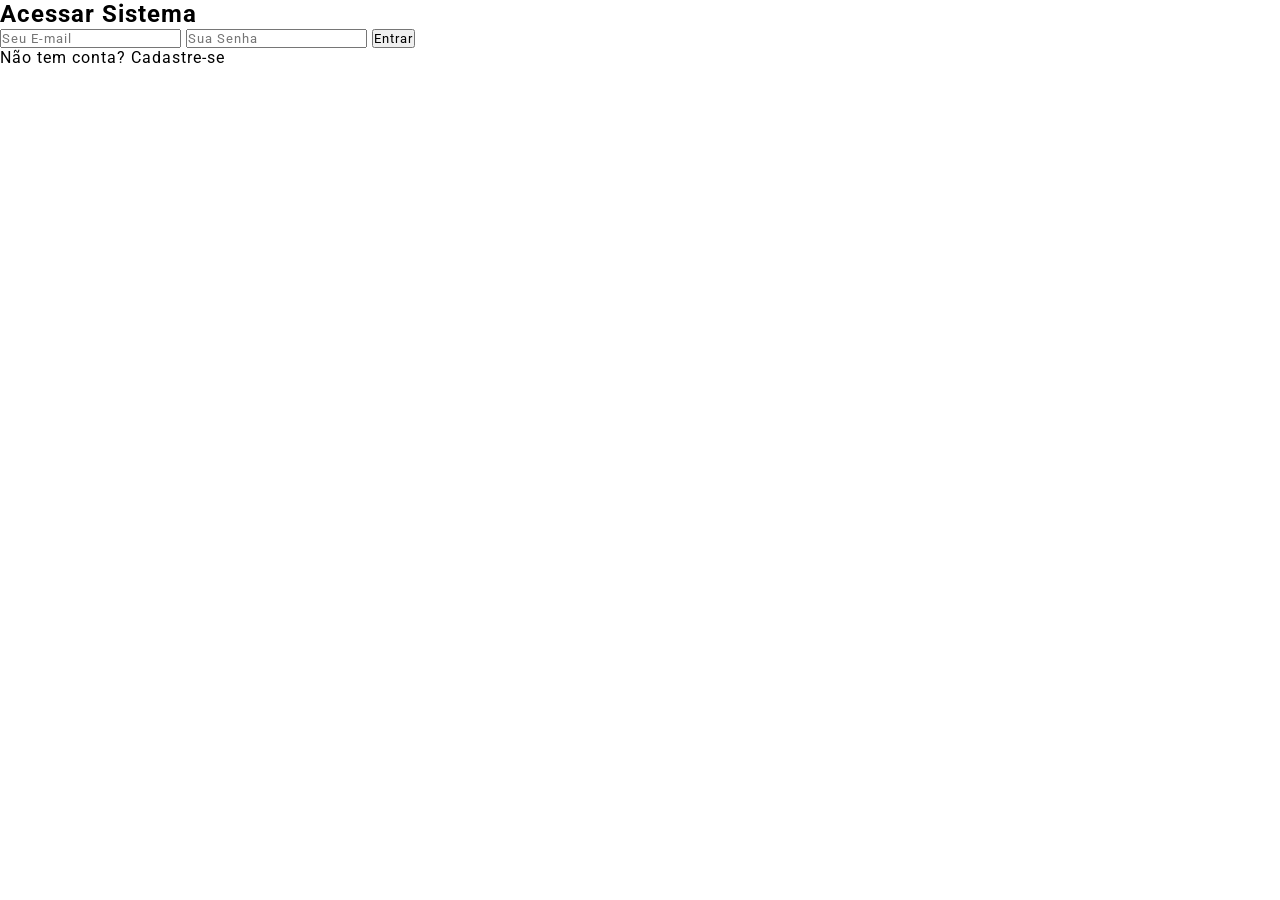
==== 3-configs-do-front-na-nuvem/login.html @ 71485107 "alteração 53" ====
<!DOCTYPE html>
<html lang="pt-BR">
<head>
    <meta charset="UTF-8">
    <link rel="stylesheet" href="login.css">
    <title>login</title>

</head>
<body>

    <div class="container">
        <h2 id="form-title">Acessar Sistema</h2>

        <div id="register-fields" style="display: none;">
            <input type="text" id="nome" placeholder="Nome Completo">
        </div>
        <input type="email" id="email" placeholder="Seu E-mail">
        <input type="password" id="senha" placeholder="Sua Senha">

        <button id="btn-submit" onclick="executarAcao()">Entrar</button>

        <div class="toggle-link" id="toggle-auth" onclick="alternarModo()">
            Não tem conta? <span>Cadastre-se</span>
        </div>
    </div>

    <script>
        let modoLogin = true;
        // URL da API Central na Cloudflare
        const API_BASE_URL = "https://api.quiviu.com.br";

        function alternarModo() {
            modoLogin = !modoLogin;
            document.getElementById("form-title").innerText = modoLogin ? "Acessar Sistema" : "Criar Nova Conta";
            document.getElementById("register-fields").style.display = modoLogin ? "none" : "block";
            document.getElementById("btn-submit").innerText = modoLogin ? "Entrar" : "Cadastrar";
            document.getElementById("toggle-auth").innerHTML = modoLogin ? "Não tem conta? <span>Cadastre-se</span>" : "Já tem conta? <span>Faça Login</span>";
        }

        async function executarAcao() {
            const email = document.getElementById("email").value;
            const senha = document.getElementById("senha").value;
            const nome = document.getElementById("nome").value;

            if (!email || !senha || (!modoLogin && !nome)) {
                alert("Preencha todos os campos.");
                return;
            }

            const rota = modoLogin ? "/api/login" : "/api/registrar";
            const payload = modoLogin ? { email, senha } : { nome, email, senha };

            try {
                // Rota alterada para buscar da URL cheia do subdomínio da API
                const response = await fetch(`${API_BASE_URL}${rota}`, {
                    method: "POST",
                    headers: { "Content-Type": "application/json" },
                    body: JSON.stringify(payload)
                });
                const dados = await response.json();

                if (!response.ok) throw new Error(dados.error || "Erro na requisição");

                if (modoLogin) {
                    localStorage.setItem("userToken", dados.token);
                    localStorage.setItem("userName", dados.user.nome);
                    window.location.href = "index.html";
                } else {
                    alert("Cadastro realizado com sucesso! Faça o login.");
                    alternarModo();
                }
            } catch (erro) {
                alert(erro.message);
            }
        }
    </script>
</body>
</html>
---- 3-configs-do-front-na-nuvem/login.css ----
@import url('https://fonts.googleapis.com/css2?family=Roboto:ital,wght@0,100..900;1,100..900&display=swap');

* {
    margin: 0;
    padding: 0;
    box-sizing: border-box;
    letter-spacing: 1px;
    font-family: "Roboto", sans-serif;

}

:root {

    --corPrincipal: #b2f11d;
    --corSecundaria: #23e664;
}

@media (max-width: 768px) {

    body {
        font-family: Arial, sans-serif;
        background: #ffffff;
        display: flex;
        justify-content: center;
        align-items: center;
        height: 100vh;
        padding: 10px;
    }

    .container {
        background: #f7f7f7;
        padding: 30px;
        border-radius: 8px;
        width: 100%;
    }

    h2 {
        text-align: center;
        margin-bottom: 20px;
        color: #00ff88;
    }

    input {
        width: 100%;
        padding: 10px;
        margin: 10px 0;
        border: none;
        background: #ffffff;
        outline-color: var(--corPrincipal);
        border-radius: 4px;
        box-sizing: border-box;
    }

    button {
        width: 100%;
        padding: 10px;
        background-color: var(--corSecundaria);
        border: solid 1px #b2f11d;
        color: #ffffff;
        font-weight: bold;
        font-size: 16px;
        border-radius: 4px;
        cursor: pointer;
    }

    button:hover {
        background: #00cc6e;
    }

    .toggle-link {
        text-align: center;
        margin-top: 15px;
        font-size: 14px;
        color: #aaa;
        cursor: pointer;
    }

    .toggle-link span {
        color: #ffffff;
        background-color: var(--corSecundaria);
        padding: 10px;
        border-radius: 5px;
    }
}
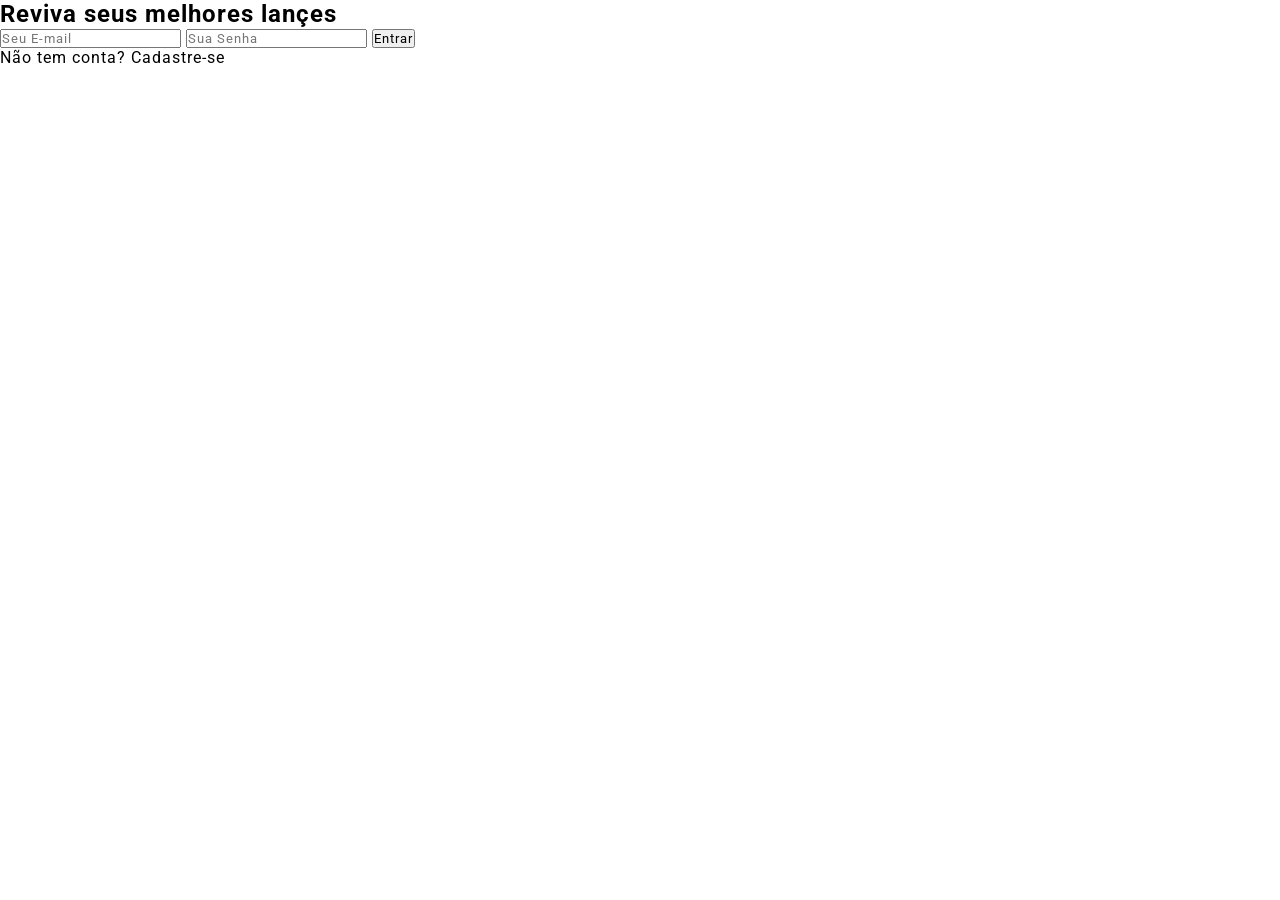
==== commit e99ad14e: "alteração 54" ====
--- a/3-configs-do-front-na-nuvem/login.html
+++ b/3-configs-do-front-na-nuvem/login.html
@@ -2,14 +2,15 @@
 <html lang="pt-BR">
 <head>
     <meta charset="UTF-8">
-    <link rel="stylesheet" href="login.css">
+    <meta name="viewport" content="width=device-width, initial-scale=1.0, maximum-scale=1.0, user-scalable=no">
+    <link rel="stylesheet" href="login.css" />
     <title>login</title>
 
 </head>
 <body>
 
     <div class="container">
-        <h2 id="form-title">Acessar Sistema</h2>
+        <h2 id="form-title">Reviva seus melhores lançes</h2>
 
         <div id="register-fields" style="display: none;">
             <input type="text" id="nome" placeholder="Nome Completo">
--- a/3-configs-do-front-na-nuvem/login.css
+++ b/3-configs-do-front-na-nuvem/login.css
@@ -15,15 +15,16 @@
     --corSecundaria: #23e664;
 }
 
+
 @media (max-width: 768px) {
 
     body {
-        font-family: Arial, sans-serif;
         background: #ffffff;
         display: flex;
         justify-content: center;
         align-items: center;
         height: 100vh;
+        width: 100%;
         padding: 10px;
     }
 
@@ -37,7 +38,7 @@
     h2 {
         text-align: center;
         margin-bottom: 20px;
-        color: #00ff88;
+        color: #000000;
     }
 
     input {
@@ -49,6 +50,15 @@
         outline-color: var(--corPrincipal);
         border-radius: 4px;
         box-sizing: border-box;
+        font-size: 13px;
+        font-weight: 600;
+    }
+
+    input::placeholder {
+        color: #adadad;
+        font-size: 12px;
+        font-weight: 400;
+
     }
 
     button {
@@ -61,10 +71,6 @@
         font-size: 16px;
         border-radius: 4px;
         cursor: pointer;
-    }
-
-    button:hover {
-        background: #00cc6e;
     }
 
     .toggle-link {
@@ -81,4 +87,5 @@
         padding: 10px;
         border-radius: 5px;
     }
+
 }
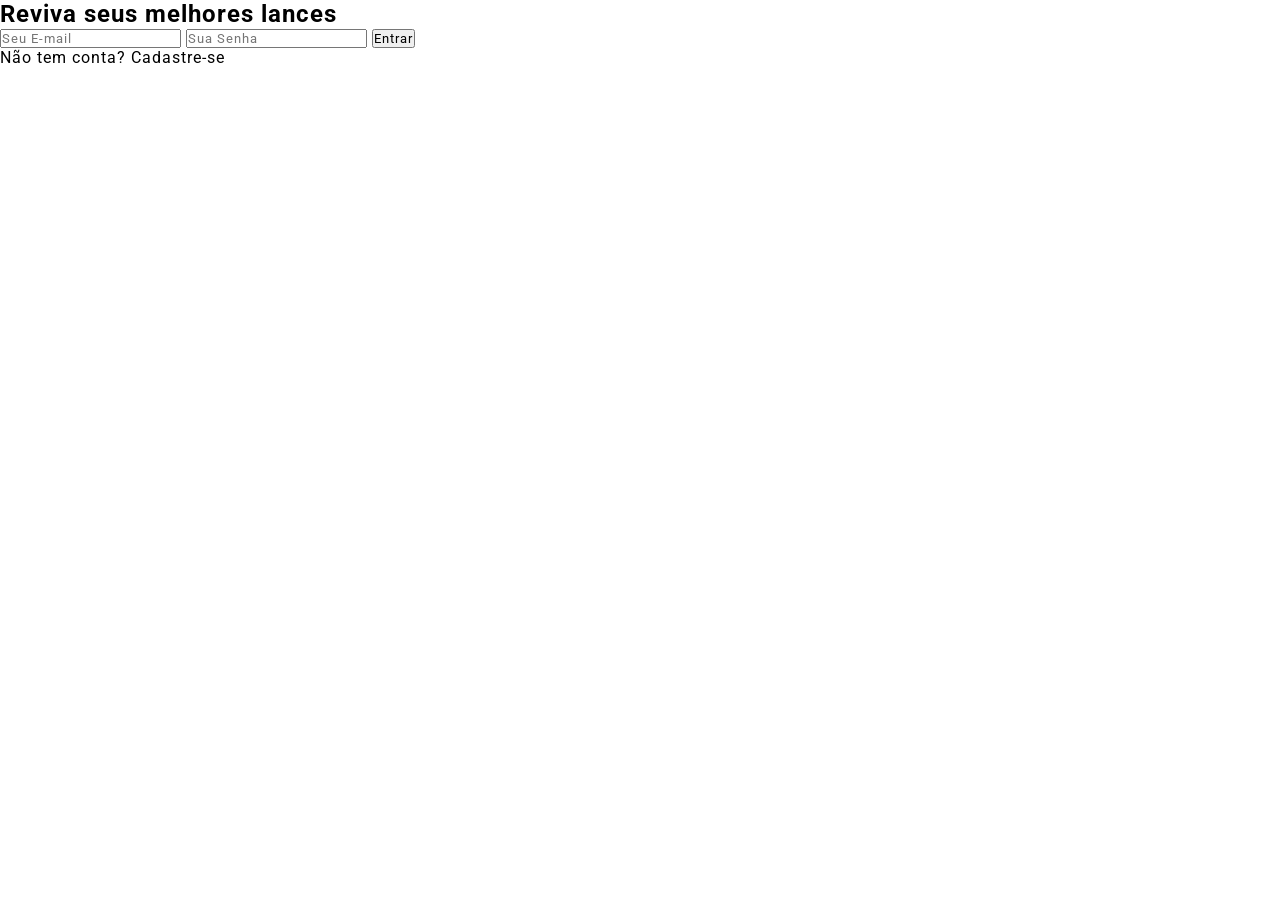
==== commit 1c04b5a0: "alteração 58" ====
--- a/3-configs-do-front-na-nuvem/login.html
+++ b/3-configs-do-front-na-nuvem/login.html
@@ -10,7 +10,7 @@
 <body>
 
     <div class="container">
-        <h2 id="form-title">Reviva seus melhores lançes</h2>
+        <h2 id="form-title">Reviva seus melhores lances</h2>
 
         <div id="register-fields" style="display: none;">
             <input type="text" id="nome" placeholder="Nome Completo">
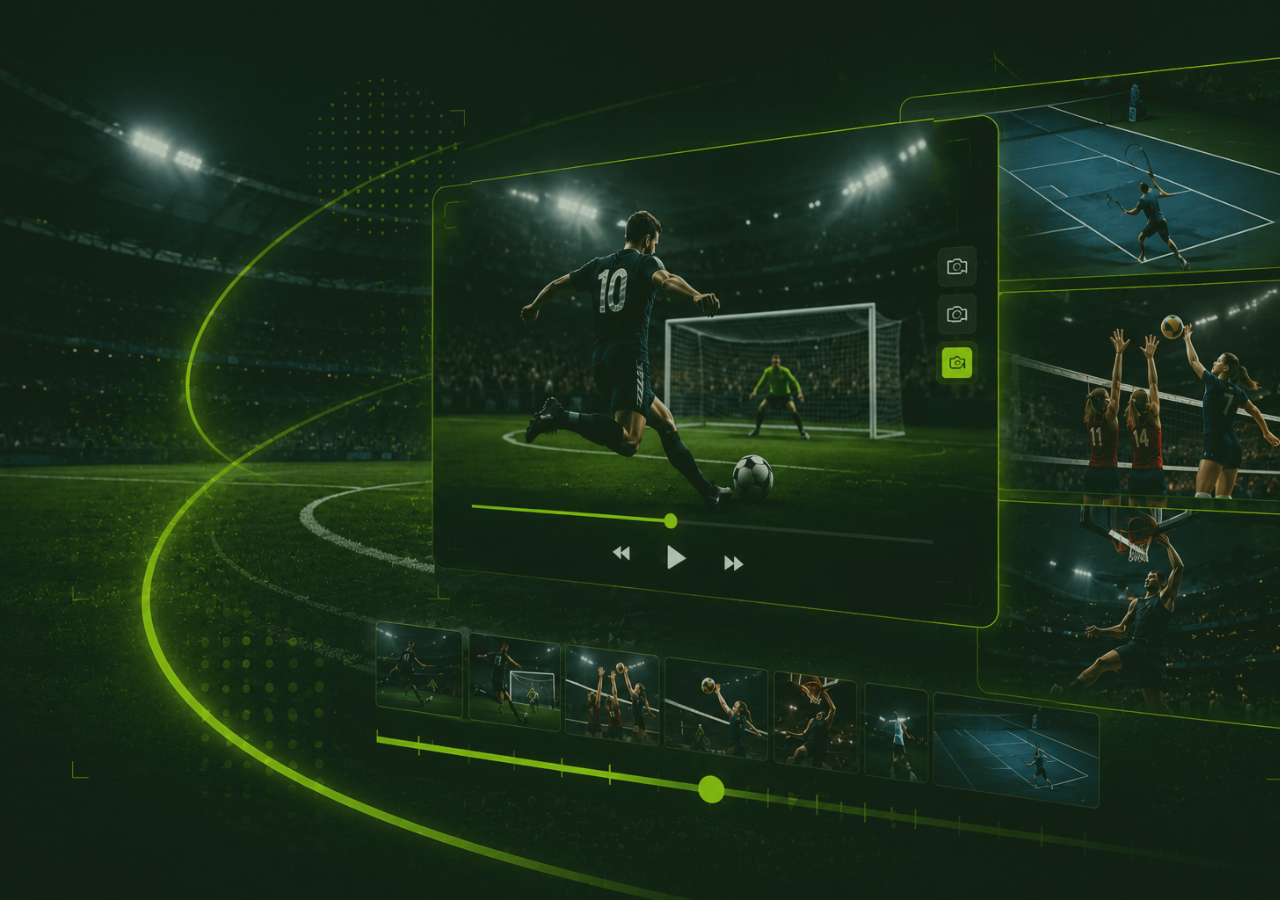
==== commit c2bb13d4: "alteração 61" ====
--- a/3-configs-do-front-na-nuvem/login.html
+++ b/3-configs-do-front-na-nuvem/login.html
@@ -3,27 +3,125 @@
 <head>
     <meta charset="UTF-8">
     <meta name="viewport" content="width=device-width, initial-scale=1.0, maximum-scale=1.0, user-scalable=no">
+    <link rel="manifest" href="manifest.json">
+    <meta name="theme-color" content="#000000">
+
+    <link rel="stylesheet" href="pw.css">
+
+
     <link rel="stylesheet" href="login.css" />
     <title>login</title>
 
 </head>
 <body>
 
-    <div class="container">
-        <h2 id="form-title">Reviva seus melhores lances</h2>
+    <div id="installScreen">
 
-        <div id="register-fields" style="display: none;">
-            <input type="text" id="nome" placeholder="Nome Completo">
+        <button id="installBtn" style="display:none">
+            <span>Instalar</span>
+            <img src="assets/icon-512.png" alt="">
+        </button>
+
+    </div>
+    <div id="appScreen" style="display:none">
+
+
+        <div class="container">
+            <h2 id="form-title">Reviva seus melhores lances</h2>
+
+            <div id="register-fields" style="display: none;">
+                <input type="text" id="nome" placeholder="Nome Completo">
+            </div>
+            <input type="email" id="email" placeholder="Seu E-mail">
+            <input type="password" id="senha" placeholder="Sua Senha">
+
+            <button id="btn-submit" onclick="executarAcao()">Entrar</button>
+
+            <div class="toggle-link" id="toggle-auth" onclick="alternarModo()">
+                Não tem conta? <span>Cadastre-se</span>
+            </div>
         </div>
-        <input type="email" id="email" placeholder="Seu E-mail">
-        <input type="password" id="senha" placeholder="Sua Senha">
 
-        <button id="btn-submit" onclick="executarAcao()">Entrar</button>
+    </div>
 
-        <div class="toggle-link" id="toggle-auth" onclick="alternarModo()">
-            Não tem conta? <span>Cadastre-se</span>
-        </div>
-    </div>
+
+
+    <script>
+
+        let deferredPrompt;
+
+        // Registrar Service Worker
+        if ('serviceWorker' in navigator) {
+            navigator.serviceWorker.register('sw.js');
+        }
+
+        // Verificar se é PWA
+        function isPWA() {
+            return window.matchMedia('(display-mode: standalone)').matches ||
+                window.navigator.standalone === true;
+        }
+
+        window.addEventListener('DOMContentLoaded', () => {
+
+            const installScreen =
+                document.getElementById('installScreen');
+
+            const appScreen =
+                document.getElementById('appScreen');
+
+            const installBtn =
+                document.getElementById('installBtn');
+
+            if (isPWA()) {
+
+                if (installScreen)
+                    installScreen.style.display = 'none';
+
+                if (appScreen)
+                    appScreen.style.display = 'block';
+
+            } else {
+
+                if (installScreen)
+                    installScreen.style.display = 'block';
+
+                if (appScreen)
+                    appScreen.style.display = 'none';
+            }
+
+            window.addEventListener('beforeinstallprompt', (e) => {
+
+                e.preventDefault();
+
+                deferredPrompt = e;
+
+                if (installBtn)
+                    installBtn.style.display = 'flex';
+            });
+
+            if (installBtn) {
+
+                installBtn.addEventListener('click', async () => {
+
+                    if (!deferredPrompt) return;
+
+                    deferredPrompt.prompt();
+
+                    await deferredPrompt.userChoice;
+                });
+
+            }
+
+        });
+
+        // Após instalar
+        window.addEventListener('appinstalled', () => {
+
+            location.reload();
+
+        });
+
+    </script>
 
     <script>
         let modoLogin = true;
--- a/3-configs-do-front-na-nuvem/pw.css
+++ b/3-configs-do-front-na-nuvem/pw.css
@@ -0,0 +1,47 @@
+* {
+    margin: 0;
+    padding: 0;
+    box-sizing: border-box;
+}
+
+#installScreen {
+    background-image: url(assets/hero.png);
+    height: 100vh;
+    width: 100vw;
+    inset: 0 0 0 0;
+    background-size: cover;
+    background-color: black;
+    color: white;
+    position: fixed;
+}
+
+#installScreen::after {
+    position: fixed;
+    content: "";
+    inset: 0 0 0 0;
+    width: 100vw;
+    height: 100vh;
+    background-color: rgba(49, 88, 49, 0.356);
+}
+
+
+#installScreen button {
+    position: relative;
+    z-index: 1;
+    margin: 50% auto;
+    background-color: black;
+    color: white;
+    padding: 8px 20px;
+    align-items: center;
+    justify-content: center;
+    font-size: 18px;
+    gap: 8px;
+    border: solid 1px #b2f11d;
+    border-radius: 6px;
+}
+
+
+#installScreen button img {
+    width: 30px;
+    display: inline-block;
+}
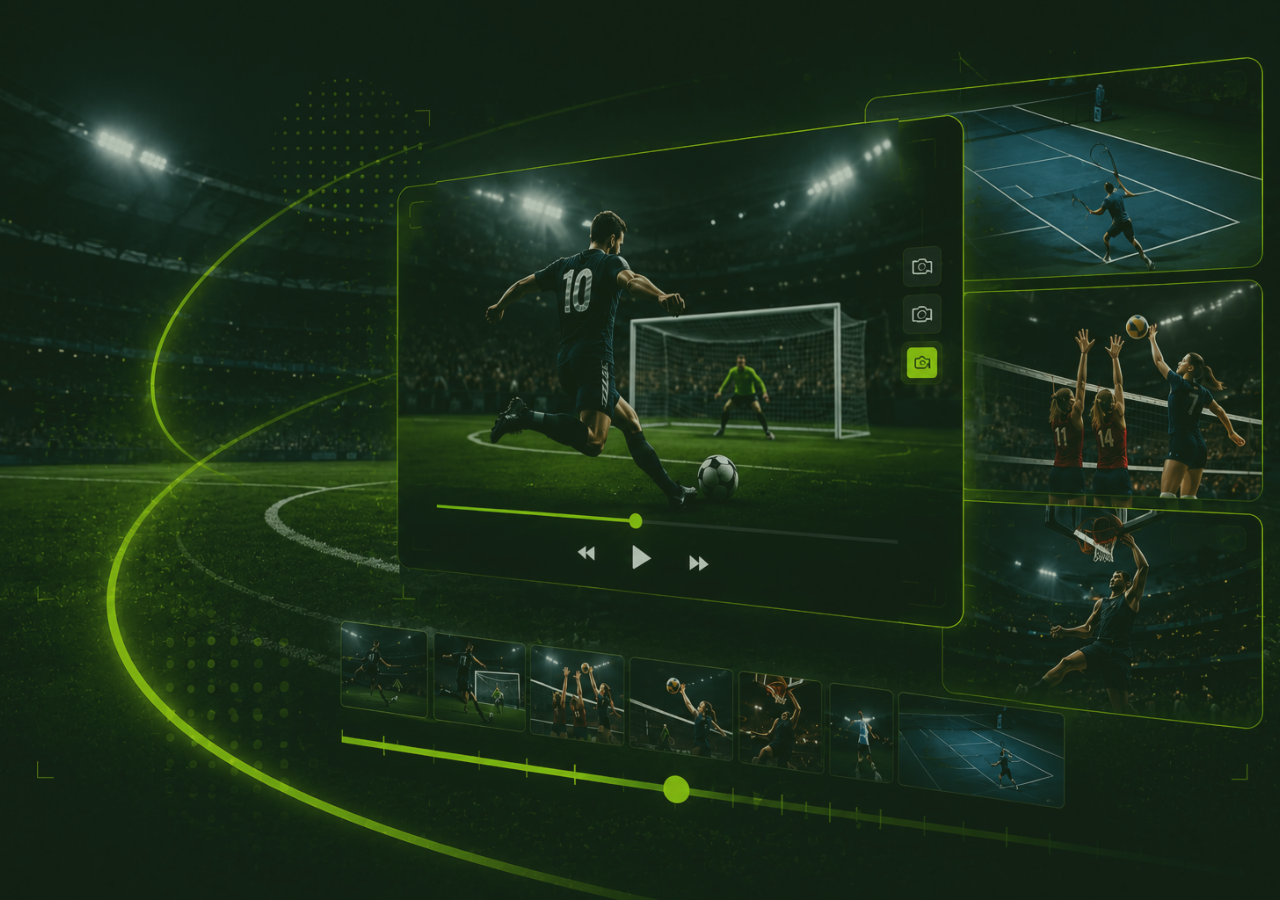
==== commit 9cac4845: "alteração 63" ====
--- a/3-configs-do-front-na-nuvem/login.html
+++ b/3-configs-do-front-na-nuvem/login.html
@@ -18,9 +18,11 @@
     <div id="installScreen">
 
         <button id="installBtn" style="display:none">
-            <span>Instalar</span>
+            <div class="spinner-download" style="display:none"></div>
+            <span id="labelBtn">Instalar</span>
             <img src="assets/icon-512.png" alt="">
         </button>
+
 
     </div>
     <div id="appScreen" style="display:none">
@@ -72,6 +74,10 @@
             const installBtn =
                 document.getElementById('installBtn');
 
+
+            const labelBtn =
+                document.getElementById('labelBtn');
+
             if (isPWA()) {
 
                 if (installScreen)
@@ -102,6 +108,9 @@
             if (installBtn) {
 
                 installBtn.addEventListener('click', async () => {
+
+                    labelBtn.innerText = "Instalando"
+                    document.querySelector(".spinner-download").style.display = "block"
 
                     if (!deferredPrompt) return;
 
--- a/3-configs-do-front-na-nuvem/pw.css
+++ b/3-configs-do-front-na-nuvem/pw.css
@@ -10,6 +10,8 @@
     width: 100vw;
     inset: 0 0 0 0;
     background-size: cover;
+    background-repeat: no-repeat;
+    background-position: center;
     background-color: black;
     color: white;
     position: fixed;
@@ -28,11 +30,13 @@
 #installScreen button {
     position: relative;
     z-index: 1;
-    margin: 50% auto;
+    margin: 15% auto;
+    width: max-content;
     background-color: black;
     color: white;
     padding: 8px 20px;
     align-items: center;
+    align-self: center;
     justify-content: center;
     font-size: 18px;
     gap: 8px;
@@ -44,4 +48,19 @@
 #installScreen button img {
     width: 30px;
     display: inline-block;
+}
+
+.spinner-download {
+    width: 25px;
+    height: 25px;
+    border: 3px solid rgba(255, 255, 255, 0);
+    border-top-color: #b2f11d;
+    border-radius: 50%;
+    animation: girar 0.5s linear infinite;
+}
+
+@keyframes girar {
+    to {
+        transform: rotate(360deg);
+    }
 }
